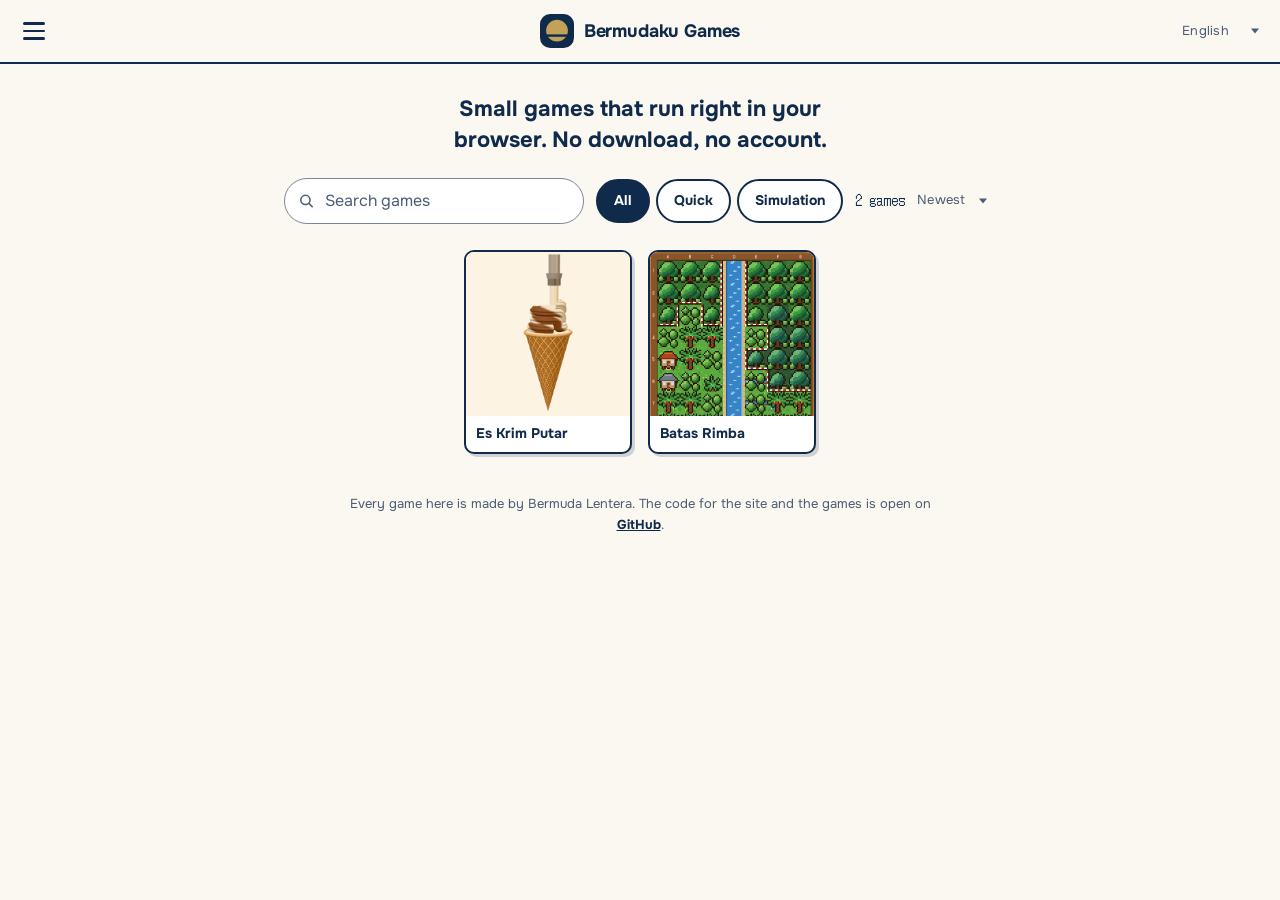
==== public/index.html @ 3fb7c7b6 "Portal Bermudaku Games dengan tata letak ala Zounoashi Portal statis berisi Es Krim Putar dan Batas " ====
<!doctype html>
<html lang="id">
<head>
<meta charset="utf-8">
<meta name="viewport" content="width=device-width, initial-scale=1, viewport-fit=cover">
<title>Bermudaku Games</title>
<meta name="description" content="Game kecil buatan Bermuda Lentera yang langsung jalan di peramban. Tanpa unduh, tanpa akun.">
<meta name="theme-color" content="#FBF8F1" media="(prefers-color-scheme: light)">
<meta name="theme-color" content="#0C1B2F" media="(prefers-color-scheme: dark)">
<link rel="icon" href="assets/logo.svg" type="image/svg+xml">
<link rel="preconnect" href="https://fonts.googleapis.com">
<link rel="preconnect" href="https://fonts.gstatic.com" crossorigin>
<link rel="stylesheet" href="https://fonts.googleapis.com/css2?family=DotGothic16&family=Onest:wght@400;500;700&display=swap">
<link rel="stylesheet" href="assets/style.css">
<script>try{var t=localStorage.getItem('bg-tema');if(t==='light'||t==='dark')document.documentElement.dataset.theme=t}catch(e){}</script>
</head>
<body>
<a class="skip" href="#main" data-t="skip">Langsung ke isi</a>

<header class="site-head">
  <button class="menu-btn" id="menu-btn" type="button" aria-expanded="false" aria-controls="side" data-t-label="menu" aria-label="Buka menu">
    <span></span><span></span><span></span>
  </button>
  <div class="head-mid" id="head-mid">
    <a class="head-logo" href="#/"><img src="assets/logo.svg" alt="" width="34" height="34">Bermudaku Games</a>
  </div>
  <div class="pick lang">
    <select id="lang" data-t-label="bahasa" aria-label="Bahasa">
      <option value="id">Indonesia</option>
      <option value="en">English</option>
    </select>
  </div>
</header>

<div class="side-backdrop" id="side-backdrop" hidden></div>
<nav class="side" id="side" data-t-label="menuNav" aria-label="Menu">
  <div class="side-top">
    <p class="side-brand">Bermudaku Games</p>
    <button class="side-close" id="side-close" type="button" data-t-label="tutup" aria-label="Tutup menu">
      <svg viewBox="0 0 24 24" aria-hidden="true" fill="none" stroke="currentColor" stroke-width="2.2" stroke-linecap="round"><path d="M6 6l12 12M18 6L6 18"/></svg>
    </button>
  </div>
  <ul class="side-nav">
    <li><a href="#/" data-nav="beranda">
      <svg class="side-ic" viewBox="0 0 24 24" aria-hidden="true" fill="none" stroke="currentColor" stroke-width="1.9" stroke-linejoin="round"><rect x="4" y="4" width="7" height="7" rx="1.5"/><rect x="13" y="4" width="7" height="7" rx="1.5"/><rect x="4" y="13" width="7" height="7" rx="1.5"/><rect x="13" y="13" width="7" height="7" rx="1.5"/></svg>
      <span data-t="navGame">Game</span></a></li>
    <li><a href="#/tentang" data-nav="tentang">
      <svg class="side-ic" viewBox="0 0 24 24" aria-hidden="true" fill="none" stroke="currentColor" stroke-width="1.9" stroke-linecap="round"><circle cx="12" cy="12" r="8.5"/><path d="M12 11v5.5"/><circle cx="12" cy="7.8" r=".6" fill="currentColor"/></svg>
      <span data-t="navTentang">Tentang</span></a></li>
  </ul>
  <div>
    <p class="side-head" data-t="tautan">Tautan</p>
    <ul class="side-nav">
      <li><a href="https://bermudaku.com" rel="noopener">bermudaku.com</a></li>
      <li><a href="https://ubaayb.com" rel="noopener">ubaayb.com</a></li>
      <li><a href="https://github.com/berlianubay/bermudaku-games" rel="noopener"><span data-t="kodeGithub">Kode di GitHub</span></a></li>
    </ul>
  </div>
  <fieldset class="theme">
    <legend class="side-head" data-t="tampilan">Tampilan</legend>
    <div class="seg">
      <label><input type="radio" name="tema" value="auto"><span data-t="otomatis">Otomatis</span></label>
      <label><input type="radio" name="tema" value="light"><span data-t="terang">Terang</span></label>
      <label><input type="radio" name="tema" value="dark"><span data-t="gelap">Gelap</span></label>
    </div>
  </fieldset>
  <p class="side-copy">© 2026 Bermuda Lentera</p>
</nav>

<main id="main" tabindex="-1">
  <noscript><div class="page"><p>Daftar game butuh JavaScript. Aktifkan JavaScript di peramban lalu muat ulang halaman ini.</p></div></noscript>
</main>

<script src="assets/games.js"></script>
<script src="assets/app.js"></script>
</body>
</html>
---- public/assets/style.css ----
/* Tata letak (lihat DESIGN.md): bilah atas lengket, deret kontrol, kisi kartu persegi dirata tengah.
   Halaman main memberi sisa tinggi layar untuk bingkai game, dengan bilah tipis di bawahnya. */
:root {
  --bg: #FBF8F1;
  --card: #FFFFFF;
  --ink: #0F2A4A;
  --ink-soft: #4B5D75;
  --on-ink: #FFFFFF;
  --line: #D8D1C2;
  --line-strong: #7A8699;
  --thumb: #EFE8D8;
  --gold: #C2A158;
  --shadow: rgba(15, 42, 74, .18);
  --hover: rgba(15, 42, 74, .07);
  --backdrop: rgba(15, 42, 74, .42);
  --stage: #0F2A4A;
  --stage-ink: #F2ECDF;
  --sans: "Onest", system-ui, -apple-system, "Segoe UI", Roboto, sans-serif;
  --dot: "DotGothic16", "Courier New", monospace;
  --head-h: 64px;
  color-scheme: light;
}
@media (prefers-color-scheme: dark) {
  :root:not([data-theme="light"]) {
    --bg: #0C1B2F;
    --card: #13263F;
    --ink: #F2ECDF;
    --ink-soft: #AEBBCD;
    --on-ink: #0C1B2F;
    --line: #2B4061;
    --line-strong: #7088A8;
    --thumb: #1B3150;
    --gold: #D4B46A;
    --shadow: rgba(0, 0, 0, .45);
    --hover: rgba(242, 236, 223, .08);
    --backdrop: rgba(0, 0, 0, .55);
    --stage: #06111F;
    color-scheme: dark;
  }
}
:root[data-theme="dark"] {
  --bg: #0C1B2F;
  --card: #13263F;
  --ink: #F2ECDF;
  --ink-soft: #AEBBCD;
  --on-ink: #0C1B2F;
  --line: #2B4061;
  --line-strong: #7088A8;
  --thumb: #1B3150;
  --gold: #D4B46A;
  --shadow: rgba(0, 0, 0, .45);
  --hover: rgba(242, 236, 223, .08);
  --backdrop: rgba(0, 0, 0, .55);
  --stage: #06111F;
  color-scheme: dark;
}

*, *::before, *::after { box-sizing: border-box; }
[hidden] { display: none !important; }
html { background: var(--bg); -webkit-text-size-adjust: 100%; }
body {
  margin: 0;
  min-height: 100dvh;
  background: var(--bg);
  color: var(--ink);
  font: 400 16px/1.6 var(--sans);
}
a { color: inherit; }
img { display: block; max-width: 100%; }
button, input, select { font: inherit; color: inherit; }
:focus-visible { outline: 3px solid var(--ink); outline-offset: 2px; }
main:focus { outline: none; }

.skip {
  position: absolute; left: 12px; top: -80px; z-index: 2000;
  padding: 10px 14px; border-radius: 10px;
  background: var(--ink); color: var(--on-ink);
  font-weight: 700; text-decoration: none;
}
.skip:focus { top: 10px; }
.sr-only {
  position: absolute; width: 1px; height: 1px; margin: -1px; padding: 0;
  overflow: hidden; clip: rect(0 0 0 0); white-space: nowrap; border: 0;
}

/* Bilah atas */
.site-head {
  position: sticky; top: 0; z-index: 50;
  display: grid; grid-template-columns: 1fr auto 1fr; align-items: center; gap: 8px;
  height: var(--head-h);
  padding: 0 max(12px, env(safe-area-inset-right)) 0 max(12px, env(safe-area-inset-left));
  background: var(--bg);
  border-bottom: 2px solid var(--ink);
}
.menu-btn, .side-close {
  width: 44px; height: 44px; flex: none;
  display: grid; place-content: center; gap: 5px;
  background: none; border: 0; border-radius: 10px; cursor: pointer;
}
.menu-btn { justify-self: start; }
.menu-btn span { display: block; width: 22px; height: 2.5px; border-radius: 2px; background: var(--ink); }
.menu-btn:hover, .side-close:hover { background: var(--hover); }
.side-close svg { width: 22px; height: 22px; }

.head-logo {
  display: flex; align-items: center; gap: 10px; min-height: 44px; padding: 0 4px;
  font-weight: 700; font-size: 18px; letter-spacing: -.01em; white-space: nowrap; text-decoration: none;
}
.head-logo img { width: 34px; height: 34px; }
.head-title {
  min-width: 0; margin: 0;
  font-family: var(--dot); font-size: 22px; font-weight: 400; line-height: 1.2;
  white-space: nowrap; overflow: hidden; text-overflow: ellipsis;
}

.pick { position: relative; }
.pick select {
  appearance: none; -webkit-appearance: none;
  height: 44px; padding: 0 24px 0 8px;
  background: transparent; border: 0; border-radius: 8px;
  color: var(--ink-soft); font-size: 13px; letter-spacing: .02em; cursor: pointer;
}
.pick select:hover { background: var(--hover); }
.pick select option { color: initial; }
.pick::after {
  content: ""; position: absolute; right: 9px; top: 50%; pointer-events: none;
  border: 4.5px solid transparent; border-top: 5.5px solid var(--ink-soft); border-bottom: 0;
  transform: translateY(-50%);
}
.lang { justify-self: end; }

@media (max-width: 479px) {
  .site-head { grid-template-columns: auto 1fr auto; }
  .head-logo { justify-self: center; font-size: 16px; gap: 8px; }
  .head-logo img { width: 30px; height: 30px; }
  .head-title { font-size: 18px; text-align: center; }
}

/* Laci menu */
.side-backdrop { position: fixed; inset: 0; z-index: 1000; background: var(--backdrop); }
.side {
  position: fixed; top: 0; bottom: 0; left: 0; z-index: 1001;
  width: min(300px, 86vw);
  display: flex; flex-direction: column; gap: 16px; overflow-y: auto;
  padding: calc(10px + env(safe-area-inset-top)) 16px calc(20px + env(safe-area-inset-bottom)) max(16px, env(safe-area-inset-left));
  background: var(--bg); border-right: 2px solid var(--ink);
  transform: translateX(-100%); visibility: hidden;
  transition: transform .2s ease, visibility 0s linear .2s;
}
.side.open { transform: none; visibility: visible; transition: transform .2s ease; }
.side-top { display: flex; align-items: center; justify-content: space-between; gap: 8px; padding-left: 10px; }
.side-brand { margin: 0; font-weight: 700; font-size: 16px; }
.side-head { margin: 0 0 6px; padding: 0 10px; font-weight: 700; font-size: 13px; color: var(--ink-soft); }
.side-nav { list-style: none; margin: 0; padding: 0 0 12px; border-bottom: 1px solid var(--line); }
.side-nav a {
  display: flex; align-items: center; gap: 14px; min-height: 44px; padding: 8px 10px;
  border-radius: 10px; font-weight: 700; font-size: 15px; text-decoration: none;
}
.side-nav a:hover, .side-nav a[aria-current="page"] { background: var(--hover); }
.side-nav .host { margin-left: auto; font-family: var(--dot); font-weight: 400; font-size: 12px; color: var(--ink-soft); }
.side-ic { width: 22px; height: 22px; flex: none; }

.theme { margin: 0; padding: 0 0 4px; border: 0; min-width: 0; }
.seg {
  display: grid; grid-template-columns: repeat(3, 1fr);
  margin: 0 10px; border: 2px solid var(--ink); border-radius: 10px; overflow: hidden;
}
.seg label { position: relative; }
.seg label + label { border-left: 2px solid var(--ink); }
.seg input { position: absolute; inset: 0; margin: 0; opacity: 0; cursor: pointer; }
.seg span { display: grid; place-items: center; min-height: 44px; padding: 0 4px; font-size: 13px; font-weight: 700; }
.seg input:checked + span { background: var(--ink); color: var(--on-ink); }
.seg input:focus-visible + span { outline: 3px solid var(--ink); outline-offset: -7px; }
.seg input:checked:focus-visible + span { outline-color: var(--on-ink); }
.side-copy { margin: auto 0 0; padding: 0 10px; font-size: 12px; color: var(--ink-soft); }

/* Beranda */
.wrap { max-width: 1120px; margin: 0 auto; padding: 0 16px; }
.home-hero { padding: 30px 0 22px; text-align: center; }
.tagline {
  max-width: 28em; margin: 0 auto;
  font-size: clamp(18px, 2.6vw, 22px); font-weight: 700; line-height: 1.4; text-wrap: balance;
}
.controls {
  display: flex; flex-wrap: wrap; align-items: center; justify-content: center;
  gap: 12px; margin: 0 0 26px;
}
.search { position: relative; flex: 1 1 100%; max-width: 420px; margin: 0; }
.search svg {
  position: absolute; left: 14px; top: 50%; width: 17px; height: 17px;
  transform: translateY(-50%); color: var(--ink-soft); pointer-events: none;
}
.search input {
  width: 100%; height: 46px; padding: 8px 14px 8px 40px;
  background: var(--card); border: 1.5px solid var(--line-strong); border-radius: 999px;
  font-size: 16px;
}
.search input::placeholder { color: var(--ink-soft); opacity: 1; }
.search input:focus-visible { outline-offset: 1px; }
.tabs { display: flex; flex-wrap: wrap; justify-content: center; gap: 6px; }
.tab {
  min-height: 44px; padding: 8px 16px;
  background: var(--card); border: 2px solid var(--ink); border-radius: 999px;
  font-weight: 700; font-size: 14px; cursor: pointer;
  transition: transform .08s, background-color .12s, color .12s;
}
.tab:hover { transform: translateY(-1px); }
.tab[aria-pressed="true"] { background: var(--ink); color: var(--on-ink); }
.tab[aria-pressed="true"]:focus-visible { outline-offset: 3px; }
.tally { display: flex; align-items: center; gap: 4px; }
.count { font-family: var(--dot); font-size: 14px; white-space: nowrap; }
@media (min-width: 760px) {
  .search { flex: 0 1 300px; }
}

.grid { display: flex; flex-wrap: wrap; align-items: flex-start; justify-content: center; gap: 16px; margin: 0; padding: 0; list-style: none; }
.grid > li { width: calc((100% - 80px) / 6); }
@media (max-width: 999px) { .grid > li { width: calc((100% - 64px) / 5); } }
@media (max-width: 819px) { .grid > li { width: calc((100% - 48px) / 4); } }
@media (max-width: 639px) { .grid > li { width: calc((100% - 32px) / 3); } }
@media (max-width: 480px) {
  .grid { gap: 12px; }
  .grid > li { width: calc((100% - 12px) / 2); }
}

.card-link { display: block; color: inherit; text-decoration: none; border-radius: 10px; }
.card-link:focus-visible { outline-offset: 5px; }
.card {
  position: relative; overflow: hidden;
  background: var(--card); border: 2px solid var(--ink); border-radius: 10px;
  box-shadow: 3px 3px 0 var(--shadow);
  transition: transform .12s, box-shadow .12s;
}
.card-link:hover .card, .card-link:focus-visible .card {
  transform: translate(-2px, -2px);
  box-shadow: 6px 6px 0 var(--gold);
}
.thumb { aspect-ratio: 1 / 1; overflow: hidden; background: var(--thumb); }
.thumb img { width: 100%; height: 100%; object-fit: cover; }
.noimg {
  display: grid; place-items: center; width: 100%; height: 100%; padding: 0 10px;
  font-family: var(--dot); font-size: 22px; line-height: 1.2; text-align: center; color: var(--ink-soft);
}
.meta { padding: 8px 10px 10px; }
.meta .title { margin: 0; font-size: 14px; font-weight: 700; line-height: 1.35; }
.meta .tags, .meta .year {
  margin: 0; max-height: 0; overflow: hidden; opacity: 0;
  font-family: var(--dot); font-size: 12px; line-height: 1.5; color: var(--ink-soft);
  transition: max-height .15s, opacity .12s, margin-top .15s;
}
.card-link:hover .tags, .card-link:focus-visible .tags,
.card-link:hover .year, .card-link:focus-visible .year { max-height: 3em; margin-top: 3px; opacity: 1; }
@media (hover: none) {
  .meta .tags, .meta .year { max-height: 3em; margin-top: 3px; opacity: 1; }
}

.empty { display: grid; justify-items: center; gap: 12px; padding: 36px 16px 8px; text-align: center; }
.empty img { width: 52px; height: 52px; }
.empty p { margin: 0; max-width: 30em; }

.grid-note { max-width: 46em; margin: 40px auto 48px; text-align: center; font-size: 13px; color: var(--ink-soft); }
.grid-note a { color: var(--ink); font-weight: 700; }

.btn {
  display: inline-flex; align-items: center; justify-content: center; gap: 8px;
  min-height: 44px; padding: 0 16px;
  background: var(--card); color: var(--ink); border: 2px solid var(--ink); border-radius: 10px;
  font-weight: 700; font-size: 14px; text-decoration: none; white-space: nowrap; cursor: pointer;
}
.btn:hover { background: var(--hover); }
.btn-ink { background: var(--ink); color: var(--on-ink); }
.btn-ink:hover { background: var(--ink); opacity: .9; }
.btn svg { width: 16px; height: 16px; flex: none; }

/* Halaman main */
.play { display: flex; flex-direction: column; height: calc(100dvh - var(--head-h)); }
.stage { position: relative; flex: 1; min-height: 0; background: var(--stage); }
.stage iframe { position: absolute; inset: 0; width: 100%; height: 100%; border: 0; display: block; }
.stage-state {
  position: absolute; inset: 0;
  display: grid; place-content: center; justify-items: center; gap: 14px;
  padding: 24px; text-align: center;
  background: var(--stage); color: var(--stage-ink);
}
.stage-state p { margin: 0; max-width: 28em; }
.stage-state .row { display: flex; flex-wrap: wrap; justify-content: center; gap: 10px; }
.stage :focus-visible { outline-color: var(--stage-ink); }
.stage .btn { background: transparent; color: var(--stage-ink); border-color: var(--stage-ink); }
.stage .btn-ink { background: var(--stage-ink); color: #0F2A4A; }
.sun { width: 64px; height: 64px; }
.sun .disc { animation: rise 1.4s ease-in-out infinite alternate; }
@keyframes rise { from { transform: translateY(14px); } to { transform: translateY(-4px); } }

.play-bar {
  display: flex; align-items: center; justify-content: space-between; gap: 12px;
  padding: 6px max(12px, env(safe-area-inset-right)) calc(6px + env(safe-area-inset-bottom)) max(12px, env(safe-area-inset-left));
  background: var(--bg); border-top: 2px solid var(--ink);
}
.play-desc {
  flex: 1; min-width: 0; margin: 0;
  font-size: 13px; color: var(--ink-soft); text-align: center;
  white-space: nowrap; overflow: hidden; text-overflow: ellipsis;
}
@media (max-width: 719px) { .play-desc { display: none; } }

/* Halaman teks: Tentang dan tidak ditemukan */
.page { max-width: 640px; margin: 0 auto; padding: 40px 16px 64px; }
.page h1 { margin: 0 0 16px; font-size: clamp(26px, 4.4vw, 34px); line-height: 1.2; letter-spacing: -.01em; text-wrap: balance; }
.page p { margin: 0 0 14px; }
.page .mark { width: 56px; height: 56px; margin-bottom: 18px; }
.link-list { list-style: none; margin: 26px 0 0; padding: 0; border-top: 1px solid var(--line); }
.link-list li { border-bottom: 1px solid var(--line); }
.link-list a {
  display: flex; align-items: center; justify-content: space-between; gap: 12px;
  min-height: 52px; padding: 10px 6px; text-decoration: none; font-weight: 700;
}
.link-list a:hover { background: var(--hover); }
.link-list .host { font-family: var(--dot); font-weight: 400; font-size: 13px; color: var(--ink-soft); overflow-wrap: anywhere; text-align: right; }

@media (prefers-reduced-motion: reduce) {
  *, *::before, *::after { transition: none !important; animation: none !important; }
}
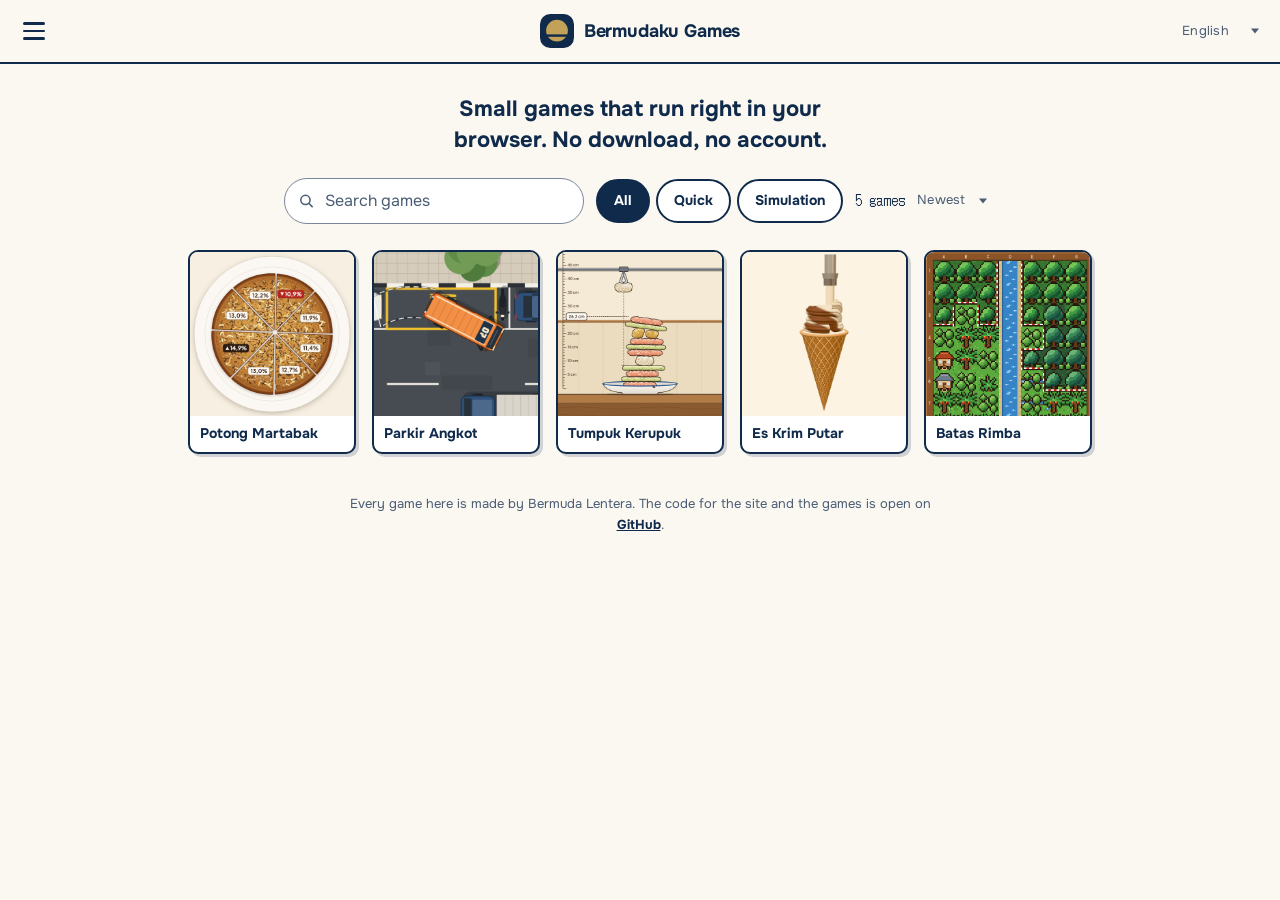
==== commit 757bc433: "Beri versi pada tautan aset portal Aset /assets/* disimpan peramban satu jam; tanda ?v= memastikan d" ====
--- a/public/index.html
+++ b/public/index.html
@@ -11,7 +11,7 @@
 <link rel="preconnect" href="https://fonts.googleapis.com">
 <link rel="preconnect" href="https://fonts.gstatic.com" crossorigin>
 <link rel="stylesheet" href="https://fonts.googleapis.com/css2?family=DotGothic16&family=Onest:wght@400;500;700&display=swap">
-<link rel="stylesheet" href="assets/style.css">
+<link rel="stylesheet" href="assets/style.css?v=20261104b">
 <script>try{var t=localStorage.getItem('bg-tema');if(t==='light'||t==='dark')document.documentElement.dataset.theme=t}catch(e){}</script>
 </head>
 <body>
@@ -71,7 +71,7 @@
   <noscript><div class="page"><p>Daftar game butuh JavaScript. Aktifkan JavaScript di peramban lalu muat ulang halaman ini.</p></div></noscript>
 </main>
 
-<script src="assets/games.js"></script>
-<script src="assets/app.js"></script>
+<script src="assets/games.js?v=20261104b"></script>
+<script src="assets/app.js?v=20261104b"></script>
 </body>
 </html>
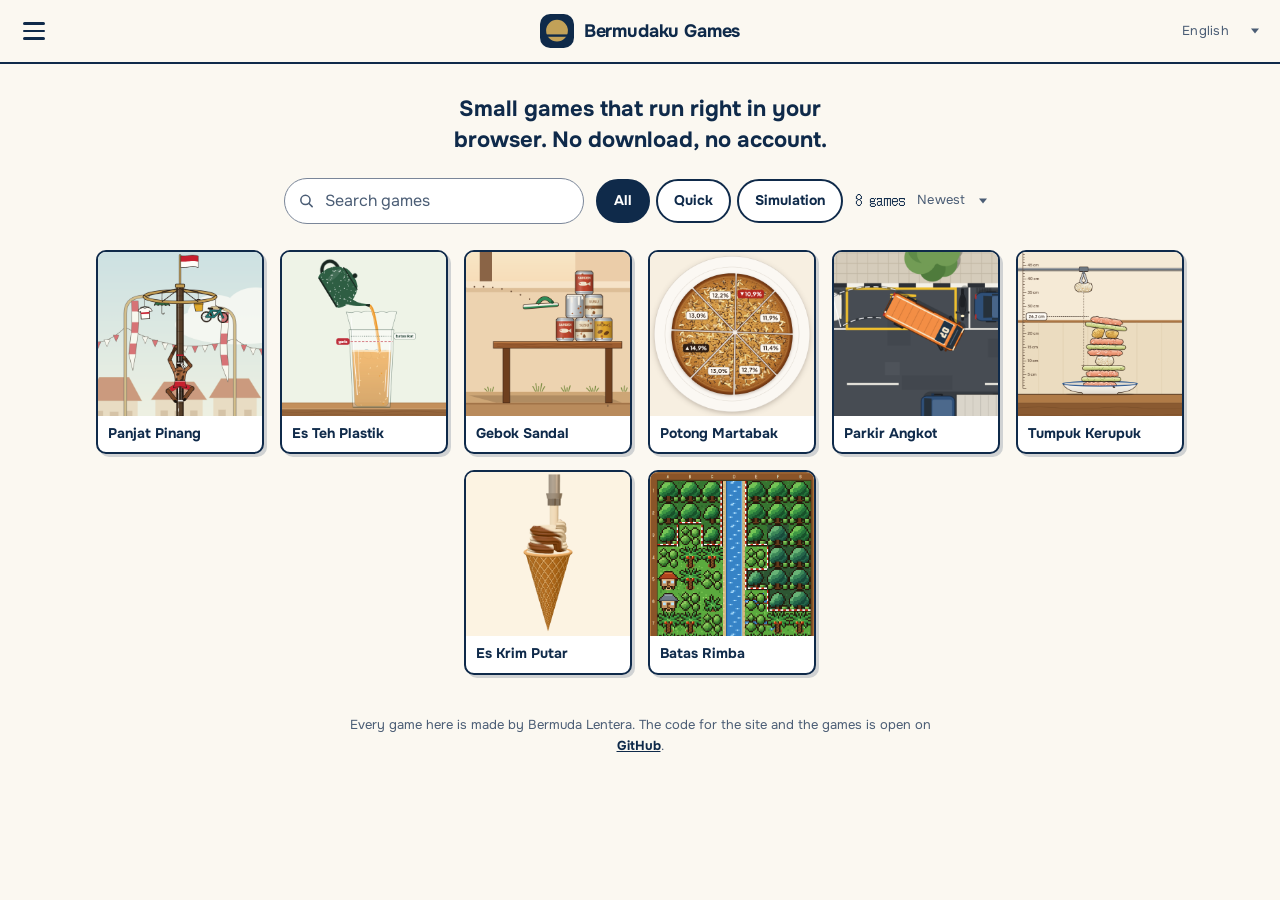
==== commit d8533482: "Tambah tiga game: Panjat Pinang, Es Teh Plastik, Gebok Sandal Game orisinal bertema lokal, digambar " ====
--- a/public/index.html
+++ b/public/index.html
@@ -11,7 +11,7 @@
 <link rel="preconnect" href="https://fonts.googleapis.com">
 <link rel="preconnect" href="https://fonts.gstatic.com" crossorigin>
 <link rel="stylesheet" href="https://fonts.googleapis.com/css2?family=DotGothic16&family=Onest:wght@400;500;700&display=swap">
-<link rel="stylesheet" href="assets/style.css?v=20261104b">
+<link rel="stylesheet" href="assets/style.css?v=20261104c">
 <script>try{var t=localStorage.getItem('bg-tema');if(t==='light'||t==='dark')document.documentElement.dataset.theme=t}catch(e){}</script>
 </head>
 <body>
@@ -71,7 +71,7 @@
   <noscript><div class="page"><p>Daftar game butuh JavaScript. Aktifkan JavaScript di peramban lalu muat ulang halaman ini.</p></div></noscript>
 </main>
 
-<script src="assets/games.js?v=20261104b"></script>
-<script src="assets/app.js?v=20261104b"></script>
+<script src="assets/games.js?v=20261104c"></script>
+<script src="assets/app.js?v=20261104c"></script>
 </body>
 </html>
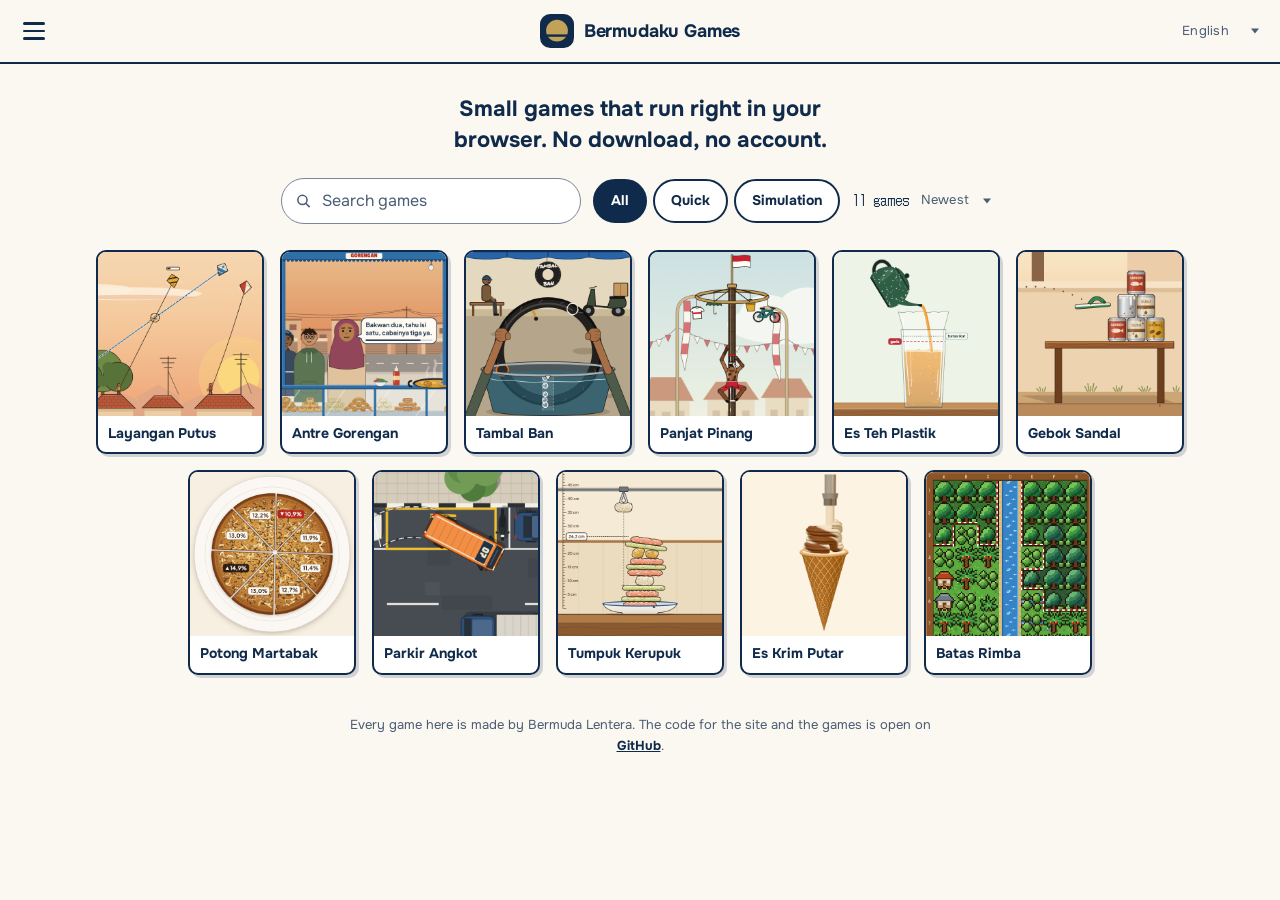
==== commit 29f4b29c: "Tambah tiga game: Layangan Putus, Antre Gorengan, Tambal Ban - Layangan Putus: adu layangan dari ata" ====
--- a/public/index.html
+++ b/public/index.html
@@ -11,7 +11,7 @@
 <link rel="preconnect" href="https://fonts.googleapis.com">
 <link rel="preconnect" href="https://fonts.gstatic.com" crossorigin>
 <link rel="stylesheet" href="https://fonts.googleapis.com/css2?family=DotGothic16&family=Onest:wght@400;500;700&display=swap">
-<link rel="stylesheet" href="assets/style.css?v=20261104c">
+<link rel="stylesheet" href="assets/style.css?v=20261104d">
 <script>try{var t=localStorage.getItem('bg-tema');if(t==='light'||t==='dark')document.documentElement.dataset.theme=t}catch(e){}</script>
 </head>
 <body>
@@ -71,7 +71,7 @@
   <noscript><div class="page"><p>Daftar game butuh JavaScript. Aktifkan JavaScript di peramban lalu muat ulang halaman ini.</p></div></noscript>
 </main>
 
-<script src="assets/games.js?v=20261104c"></script>
-<script src="assets/app.js?v=20261104c"></script>
+<script src="assets/games.js?v=20261104d"></script>
+<script src="assets/app.js?v=20261104d"></script>
 </body>
 </html>
